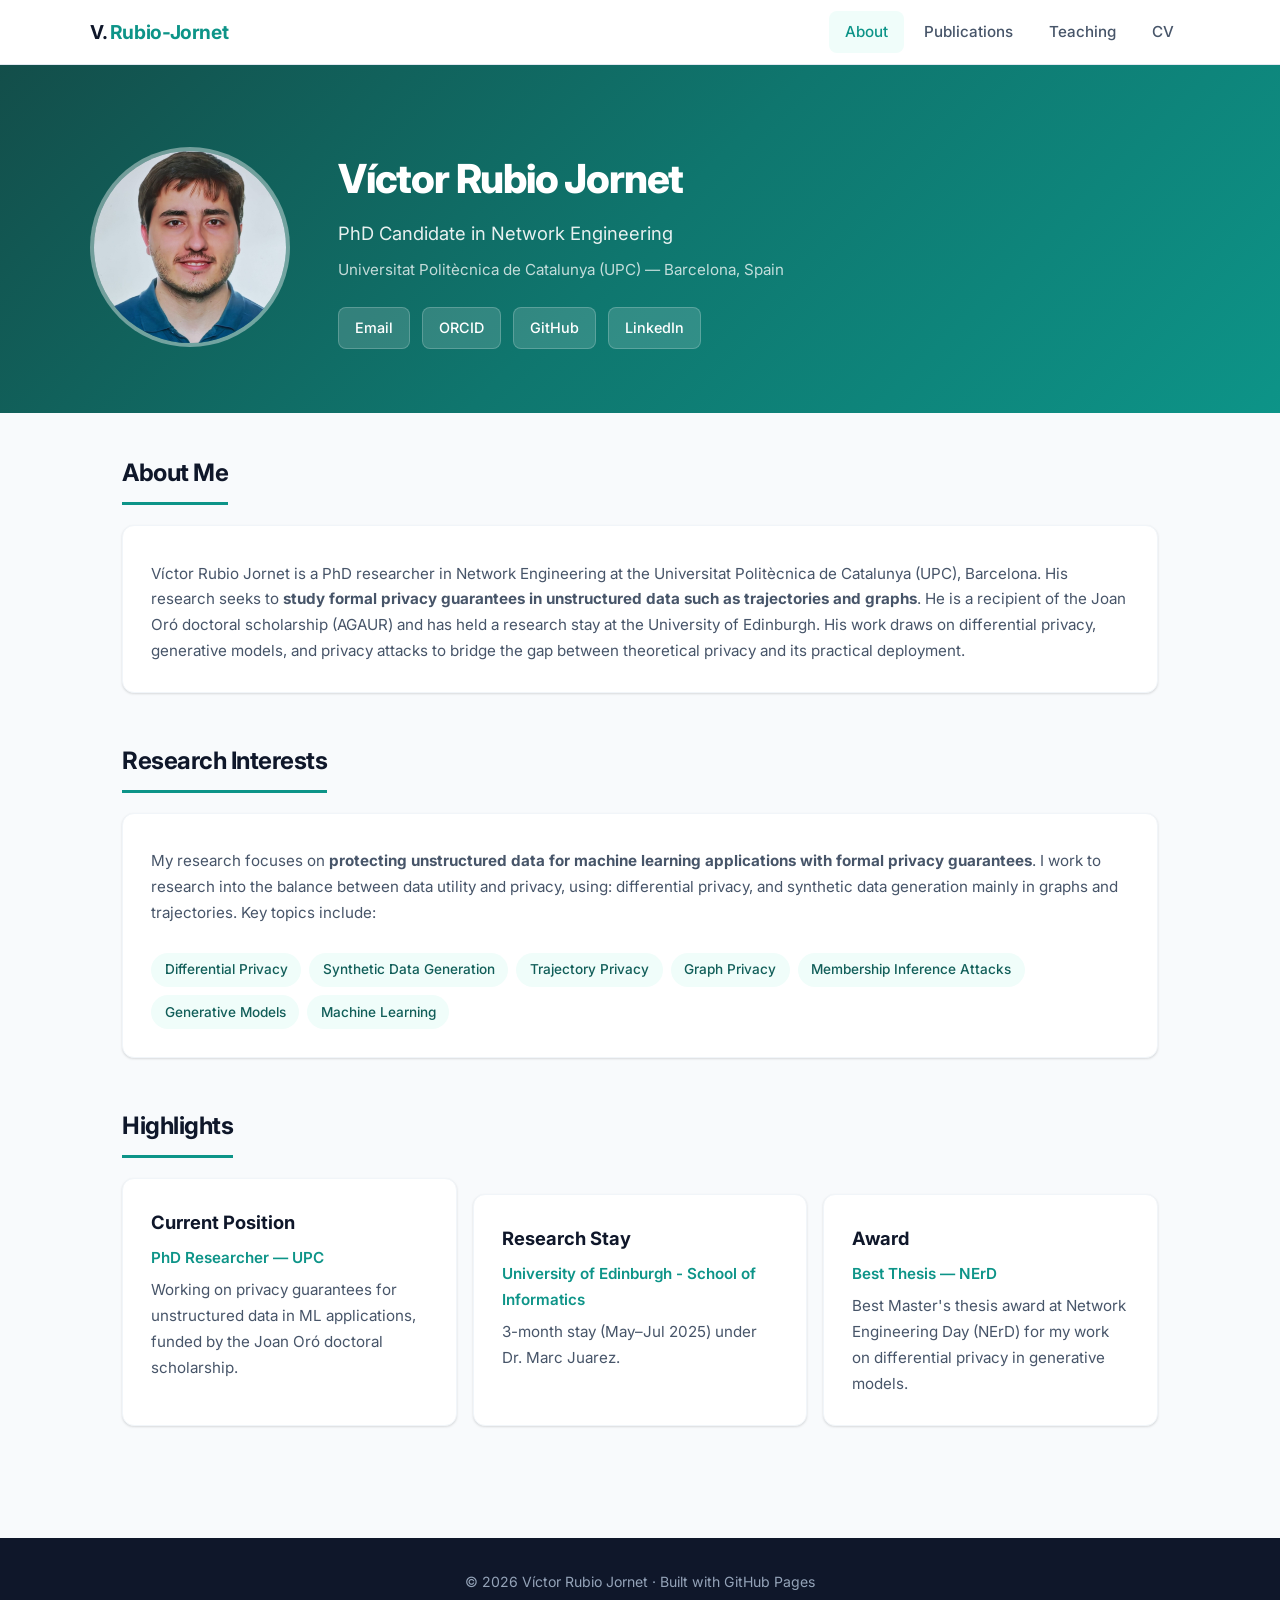
==== index.html @ 9bb1a93b "first commit" ====
<!DOCTYPE html>
<html lang="en">
<head>
  <meta charset="UTF-8">
  <meta name="viewport" content="width=device-width, initial-scale=1.0">
  <title>Víctor Rubio Jornet — PhD Researcher</title>
  <meta name="description" content="Academic profile of Víctor Rubio Jornet, PhD researcher in data privacy and machine learning at Universitat Politècnica de Catalunya (UPC).">
  <link rel="preconnect" href="https://fonts.googleapis.com">
  <link rel="preconnect" href="https://fonts.gstatic.com" crossorigin>
  <link href="https://fonts.googleapis.com/css2?family=Inter:wght@400;500;600;700;800&display=swap" rel="stylesheet">
  <link rel="stylesheet" href="style.css">
</head>
<body>

  <!-- Navbar -->
  <nav class="navbar">
    <div class="navbar-inner">
      <a href="index.html" class="navbar-brand">V. <span>Rubio-Jornet</span></a>
      <button class="hamburger" onclick="document.querySelector('.navbar-links').classList.toggle('open')" aria-label="Toggle menu">
        <span></span><span></span><span></span>
      </button>
      <ul class="navbar-links">
        <li><a href="index.html" class="active">About</a></li>
        <li><a href="publications.html">Publications</a></li>
        <li><a href="teaching.html">Teaching</a></li>
        <li><a href="cv.html">CV</a></li>
      </ul>
    </div>
  </nav>

  <!-- Hero -->
  <header class="hero">
    <div class="hero-inner">
      <div class="hero-photo">
        <!-- Replace the placeholder below with: <img src="photo.jpg" alt="Víctor Rubio Jornet"> -->
        <img src="photo.jpg" alt="Víctor Rubio Jornet">
      </div>
      <div class="hero-text">
        <h1>Víctor Rubio Jornet</h1>
        <p class="subtitle">PhD Candidate in Network Engineering</p>
        <p class="affiliation">Universitat Politècnica de Catalunya (UPC) — Barcelona, Spain</p>
        <div class="hero-links">
          <a href="mailto:victor.rubio.jornet@upc.edu">Email</a>
          <a href="https://orcid.org/0009-0003-5977-2419" target="_blank" rel="noopener">ORCID</a>
          <a href="https://github.com/VictorRubio98" target="_blank" rel="noopener">GitHub</a>
          <a href="https://www.linkedin.com/in/victor-rubio-jornet-6a1636180/" target="_blank" rel="noopener">LinkedIn</a>
        </div>
      </div>
    </div>
  </header>

  <!-- Main -->
  <main class="main">

    <!-- About / Bio -->
    <section class="section fade-in">
      <h2 class="section-title">About Me</h2>
      <div class="card">
        <p>Víctor Rubio Jornet is a PhD researcher in Network Engineering at the Universitat Politècnica de Catalunya (UPC), Barcelona. 
          His research seeks to <b>study formal privacy guarantees in unstructured data such as trajectories and graphs</b>. 
          He is a recipient of the Joan Oró doctoral scholarship (AGAUR) and has held a research stay at the University of Edinburgh. 
          His work draws on differential privacy, generative models, and privacy attacks to bridge the gap between theoretical privacy and its practical deployment.
        </p>
      </div>
    </section>

    <!-- Research Interests -->
    <section class="section fade-in">
      <h2 class="section-title">Research Interests</h2>
      <div class="card">
        <p>My research focuses on <strong>protecting unstructured data for machine learning applications with formal privacy guarantees</strong>. I work to research into the balance between data utility and privacy, using: differential privacy, and synthetic data generation mainly in graphs and trajectories. Key topics include:</p>
        <br>
        <div class="skill-tags">
          <span class="skill-tag">Differential Privacy</span>
          <span class="skill-tag">Synthetic Data Generation</span>
          <span class="skill-tag">Trajectory Privacy</span>
          <span class="skill-tag">Graph Privacy</span>
          <span class="skill-tag">Membership Inference Attacks</span>
          <span class="skill-tag">Generative Models</span>
          <span class="skill-tag">Machine Learning</span>
        </div>
      </div>
    </section>

    <!-- Quick Highlights -->
    <section class="section fade-in">
      <h2 class="section-title">Highlights</h2>
      <div class="skills-grid">
        <div class="card">
          <h3>Current Position</h3>
          <p class="institution">PhD Researcher — UPC</p>
          <p>Working on privacy guarantees for unstructured data in ML applications, funded by the Joan Oró doctoral scholarship.</p>
        </div>
        <div class="card">
          <h3>Research Stay</h3>
          <p class="institution">University of Edinburgh - School of Informatics</p>
          <p>3-month stay (May–Jul 2025) under Dr. Marc Juarez.</p>
        </div>
        <div class="card">
          <h3>Award</h3>
          <p class="institution">Best Thesis — NErD</p>
          <p>Best Master's thesis award at Network Engineering Day (NErD) for my work on differential privacy in generative models.</p>
        </div>
      </div>
    </section>

  </main>

  <!-- Footer -->
  <footer class="footer">
    <p>&copy; 2026 Víctor Rubio Jornet · Built with GitHub Pages</p>
  </footer>

  <script>
    // Fade-in animation on scroll
    const observer = new IntersectionObserver((entries) => {
      entries.forEach(entry => {
        if (entry.isIntersecting) {
          entry.target.classList.add('visible');
        }
      });
    }, { threshold: 0.1 });

    document.querySelectorAll('.fade-in').forEach(el => observer.observe(el));
  </script>

</body>
</html>
---- style.css ----
/* ===== Reset & Base ===== */
*,
*::before,
*::after {
  margin: 0;
  padding: 0;
  box-sizing: border-box;
}

:root {
  --teal-50: #f0fdfa;
  --teal-100: #ccfbf1;
  --teal-200: #99f6e4;
  --teal-400: #2dd4bf;
  --teal-500: #14b8a6;
  --teal-600: #0d9488;
  --teal-700: #0f766e;
  --teal-800: #115e59;
  --teal-900: #134e4a;

  --slate-50: #f8fafc;
  --slate-100: #f1f5f9;
  --slate-200: #e2e8f0;
  --slate-300: #cbd5e1;
  --slate-400: #94a3b8;
  --slate-500: #64748b;
  --slate-600: #475569;
  --slate-700: #334155;
  --slate-800: #1e293b;
  --slate-900: #0f172a;

  --bg: #ffffff;
  --bg-alt: var(--slate-50);
  --text: var(--slate-800);
  --text-muted: var(--slate-500);
  --accent: var(--teal-600);
  --accent-hover: var(--teal-700);
  --accent-light: var(--teal-50);
  --card-shadow: 0 1px 3px rgba(0, 0, 0, 0.08), 0 1px 2px rgba(0, 0, 0, 0.06);
  --card-shadow-hover: 0 10px 25px rgba(0, 0, 0, 0.1), 0 4px 10px rgba(0, 0, 0, 0.06);
  --transition: 0.3s ease;
  --radius: 12px;
  --max-width: 1100px;
}

html {
  scroll-behavior: smooth;
}

body {
  font-family: 'Inter', 'Segoe UI', system-ui, -apple-system, sans-serif;
  color: var(--text);
  background: var(--bg-alt);
  line-height: 1.7;
  font-size: 16px;
}

a {
  color: var(--accent);
  text-decoration: none;
  transition: color var(--transition);
}

a:hover {
  color: var(--accent-hover);
}

img {
  max-width: 100%;
  display: block;
}

/* ===== Navbar ===== */
.navbar {
  position: sticky;
  top: 0;
  z-index: 100;
  background: rgba(255, 255, 255, 0.92);
  backdrop-filter: blur(12px);
  -webkit-backdrop-filter: blur(12px);
  border-bottom: 1px solid var(--slate-200);
  padding: 0 2rem;
}

.navbar-inner {
  max-width: var(--max-width);
  margin: 0 auto;
  display: flex;
  align-items: center;
  justify-content: space-between;
  height: 64px;
}

.navbar-brand {
  font-weight: 700;
  font-size: 1.2rem;
  color: var(--slate-900);
  letter-spacing: -0.02em;
}

.navbar-brand span {
  color: var(--accent);
}

.navbar-links {
  display: flex;
  gap: 0.25rem;
  list-style: none;
}

.navbar-links a {
  display: block;
  padding: 0.5rem 1rem;
  color: var(--slate-600);
  font-weight: 500;
  font-size: 0.95rem;
  border-radius: 8px;
  transition: background var(--transition), color var(--transition);
}

.navbar-links a:hover,
.navbar-links a.active {
  color: var(--accent);
  background: var(--accent-light);
}

.hamburger {
  display: none;
  background: none;
  border: none;
  cursor: pointer;
  padding: 0.5rem;
}

.hamburger span {
  display: block;
  width: 24px;
  height: 2px;
  background: var(--slate-700);
  margin: 5px 0;
  border-radius: 2px;
  transition: var(--transition);
}

/* ===== Hero Section (Home page) ===== */
.hero {
  background: linear-gradient(135deg, var(--teal-900) 0%, var(--teal-700) 50%, var(--teal-600) 100%);
  color: #fff;
  padding: 5rem 2rem 4rem;
}

.hero-inner {
  max-width: var(--max-width);
  margin: 0 auto;
  display: flex;
  align-items: center;
  gap: 3rem;
}

.hero-photo {
  flex-shrink: 0;
  width: 200px;
  height: 200px;
  border-radius: 50%;
  background: rgba(255, 255, 255, 0.15);
  border: 4px solid rgba(255, 255, 255, 0.3);
  display: flex;
  align-items: center;
  justify-content: center;
  overflow: hidden;
}

.hero-photo img {
  width: 100%;
  height: 100%;
  object-fit: cover;
}

.hero-photo .placeholder-text {
  font-size: 0.85rem;
  opacity: 0.7;
  text-align: center;
  padding: 1rem;
}

.hero-text h1 {
  font-size: 2.5rem;
  font-weight: 800;
  letter-spacing: -0.03em;
  margin-bottom: 0.3rem;
}

.hero-text .subtitle {
  font-size: 1.15rem;
  opacity: 0.9;
  margin-bottom: 0.5rem;
  font-weight: 400;
}

.hero-text .affiliation {
  font-size: 0.95rem;
  opacity: 0.75;
  margin-bottom: 1.5rem;
}

.hero-links {
  display: flex;
  gap: 0.75rem;
  flex-wrap: wrap;
}

.hero-links a {
  display: inline-flex;
  align-items: center;
  gap: 0.4rem;
  padding: 0.5rem 1rem;
  background: rgba(255, 255, 255, 0.15);
  color: #fff;
  border-radius: 8px;
  font-size: 0.9rem;
  font-weight: 500;
  transition: background var(--transition);
  border: 1px solid rgba(255, 255, 255, 0.2);
}

.hero-links a:hover {
  background: rgba(255, 255, 255, 0.25);
  color: #fff;
}

/* ===== Page Header (non-home pages) ===== */
.page-header {
  background: linear-gradient(135deg, var(--teal-900) 0%, var(--teal-700) 100%);
  color: #fff;
  padding: 3rem 2rem 2.5rem;
}

.page-header-inner {
  max-width: var(--max-width);
  margin: 0 auto;
}

.page-header h1 {
  font-size: 2.2rem;
  font-weight: 800;
  letter-spacing: -0.03em;
}

.page-header p {
  opacity: 0.8;
  margin-top: 0.5rem;
  font-size: 1.05rem;
}

/* ===== Main Content ===== */
.main {
  max-width: var(--max-width);
  margin: 0 auto;
  padding: 2.5rem 2rem 4rem;
}

/* ===== Section ===== */
.section {
  margin-bottom: 3rem;
}

.section-title {
  font-size: 1.5rem;
  font-weight: 700;
  color: var(--slate-900);
  margin-bottom: 1.25rem;
  padding-bottom: 0.5rem;
  border-bottom: 3px solid var(--accent);
  display: inline-block;
  letter-spacing: -0.02em;
}

/* ===== Cards ===== */
.card {
  background: var(--bg);
  border-radius: var(--radius);
  padding: 1.75rem;
  box-shadow: var(--card-shadow);
  transition: box-shadow var(--transition), transform var(--transition);
  border: 1px solid var(--slate-100);
}

.card:hover {
  box-shadow: var(--card-shadow-hover);
  transform: translateY(-2px);
}

.card + .card {
  margin-top: 1rem;
}

.card-header {
  display: flex;
  justify-content: space-between;
  align-items: flex-start;
  gap: 1rem;
  margin-bottom: 0.5rem;
}

.card h3 {
  font-size: 1.15rem;
  font-weight: 700;
  color: var(--slate-900);
}

.card .date {
  font-size: 0.85rem;
  color: var(--text-muted);
  white-space: nowrap;
  font-weight: 500;
  background: var(--slate-100);
  padding: 0.2rem 0.7rem;
  border-radius: 20px;
}

.card .institution {
  color: var(--accent);
  font-weight: 600;
  font-size: 0.95rem;
}

.card p {
  color: var(--slate-600);
  margin-top: 0.4rem;
  font-size: 0.95rem;
}

/* ===== Publication Card ===== */
.pub-card {
  border-left: 4px solid var(--accent);
}

.pub-card .pub-title {
  font-weight: 700;
  color: var(--slate-900);
  font-size: 1.05rem;
}

.pub-card .pub-authors {
  color: var(--slate-600);
  font-size: 0.9rem;
  margin-top: 0.25rem;
}

.pub-card .pub-venue {
  color: var(--text-muted);
  font-size: 0.88rem;
  font-style: italic;
  margin-top: 0.2rem;
}

.pub-badge {
  display: inline-block;
  font-size: 0.75rem;
  font-weight: 600;
  padding: 0.2rem 0.6rem;
  border-radius: 20px;
  margin-top: 0.5rem;
}

.pub-badge.published {
  background: var(--teal-100);
  color: var(--teal-800);
}

.pub-badge.review {
  background: #fef3c7;
  color: #92400e;
}

/* ===== Skills Grid ===== */
.skills-grid {
  display: grid;
  grid-template-columns: repeat(auto-fill, minmax(280px, 1fr));
  gap: 1rem;
}

.skill-category h4 {
  font-weight: 700;
  color: var(--slate-900);
  margin-bottom: 0.75rem;
  font-size: 1rem;
}

.skill-tags {
  display: flex;
  flex-wrap: wrap;
  gap: 0.5rem;
}

.skill-tag {
  display: inline-block;
  padding: 0.35rem 0.85rem;
  background: var(--accent-light);
  color: var(--teal-800);
  border-radius: 20px;
  font-size: 0.85rem;
  font-weight: 500;
  transition: background var(--transition), transform var(--transition);
}

.skill-tag:hover {
  background: var(--teal-100);
  transform: translateY(-1px);
}

/* ===== Languages ===== */
.lang-grid {
  display: grid;
  grid-template-columns: repeat(auto-fill, minmax(200px, 1fr));
  gap: 1rem;
}

.lang-item {
  background: var(--bg);
  border-radius: var(--radius);
  padding: 1.25rem;
  text-align: center;
  box-shadow: var(--card-shadow);
  border: 1px solid var(--slate-100);
}

.lang-item .lang-name {
  font-weight: 700;
  font-size: 1.1rem;
  color: var(--slate-900);
}

.lang-item .lang-level {
  color: var(--accent);
  font-weight: 600;
  font-size: 0.9rem;
  margin-top: 0.25rem;
}

/* ===== References ===== */
.ref-grid {
  display: grid;
  grid-template-columns: repeat(auto-fill, minmax(250px, 1fr));
  gap: 1rem;
}

.ref-item {
  background: var(--bg);
  border-radius: var(--radius);
  padding: 1.25rem;
  box-shadow: var(--card-shadow);
  border: 1px solid var(--slate-100);
  font-weight: 600;
  color: var(--slate-800);
}

.ref-item .ref-role {
  font-weight: 400;
  font-size: 0.88rem;
  color: var(--text-muted);
  margin-top: 0.2rem;
}

/* ===== Bio Section ===== */
.bio-placeholder {
  background: var(--bg);
  border-radius: var(--radius);
  padding: 2rem;
  border: 2px dashed var(--slate-300);
  color: var(--text-muted);
  text-align: center;
  font-style: italic;
}

/* ===== Footer ===== */
.footer {
  background: var(--slate-900);
  color: var(--slate-400);
  text-align: center;
  padding: 2rem;
  font-size: 0.88rem;
}

.footer a {
  color: var(--teal-400);
}

.footer a:hover {
  color: var(--teal-200);
}

/* ===== Fade-in Animation ===== */
.fade-in {
  opacity: 0;
  transform: translateY(20px);
  transition: opacity 0.6s ease, transform 0.6s ease;
}

.fade-in.visible {
  opacity: 1;
  transform: translateY(0);
}

/* ===== Responsive ===== */
@media (max-width: 768px) {
  .hero-inner {
    flex-direction: column;
    text-align: center;
  }

  .hero-text h1 {
    font-size: 2rem;
  }

  .hero-links {
    justify-content: center;
  }

  .hamburger {
    display: block;
  }

  .navbar-links {
    display: none;
    position: absolute;
    top: 64px;
    left: 0;
    right: 0;
    background: rgba(255, 255, 255, 0.98);
    backdrop-filter: blur(12px);
    flex-direction: column;
    padding: 1rem;
    border-bottom: 1px solid var(--slate-200);
    box-shadow: 0 4px 12px rgba(0, 0, 0, 0.1);
  }

  .navbar-links.open {
    display: flex;
  }

  .card-header {
    flex-direction: column;
    gap: 0.3rem;
  }

  .page-header h1 {
    font-size: 1.75rem;
  }

  .skills-grid {
    grid-template-columns: 1fr;
  }
}

@media (max-width: 480px) {
  .hero-photo {
    width: 150px;
    height: 150px;
  }

  .hero-text h1 {
    font-size: 1.6rem;
  }

  .main {
    padding: 1.5rem 1rem 3rem;
  }
}
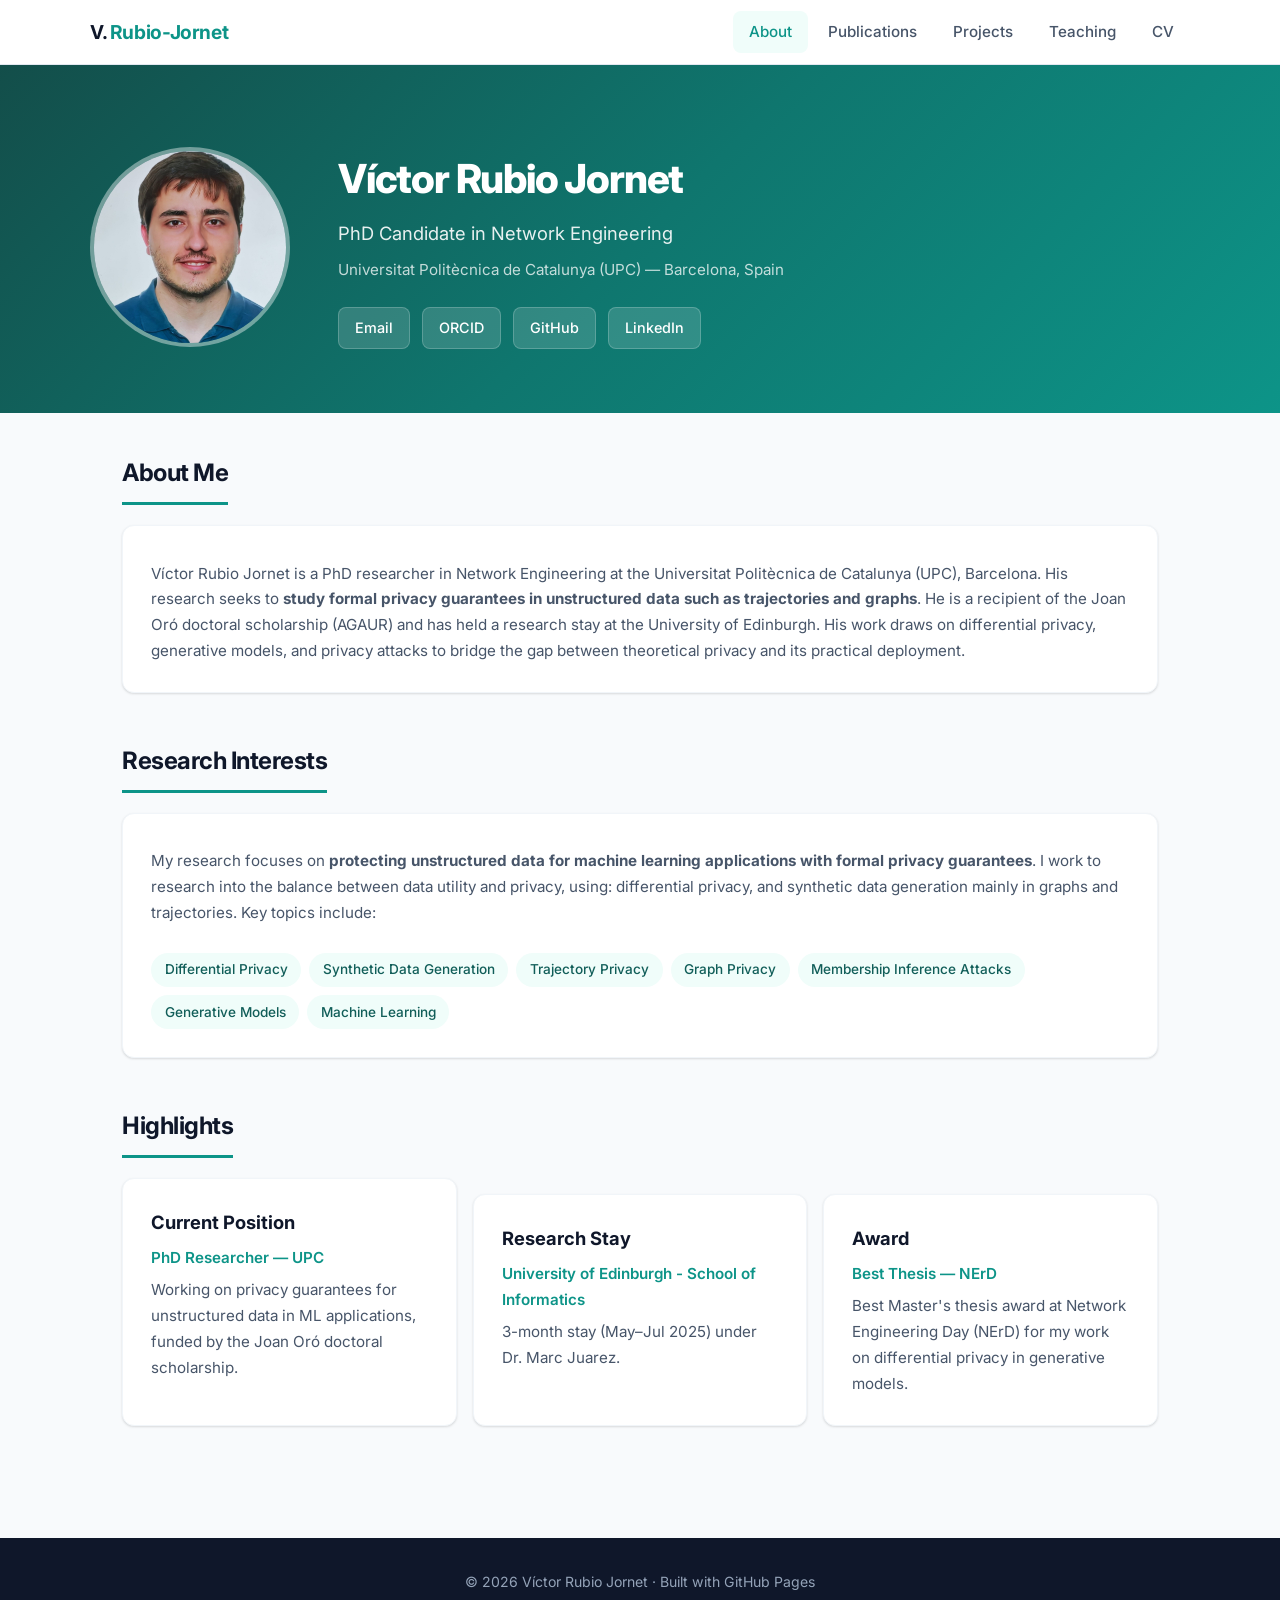
==== commit c1ce1e8b: "Added Projects page Added new page with the projects I have been involved with" ====
--- a/index.html
+++ b/index.html
@@ -22,6 +22,7 @@
       <ul class="navbar-links">
         <li><a href="index.html" class="active">About</a></li>
         <li><a href="publications.html">Publications</a></li>
+        <li><a href="projects.html">Projects</a></li>
         <li><a href="teaching.html">Teaching</a></li>
         <li><a href="cv.html">CV</a></li>
       </ul>
@@ -32,7 +33,6 @@
   <header class="hero">
     <div class="hero-inner">
       <div class="hero-photo">
-        <!-- Replace the placeholder below with: <img src="photo.jpg" alt="Víctor Rubio Jornet"> -->
         <img src="photo.jpg" alt="Víctor Rubio Jornet">
       </div>
       <div class="hero-text">
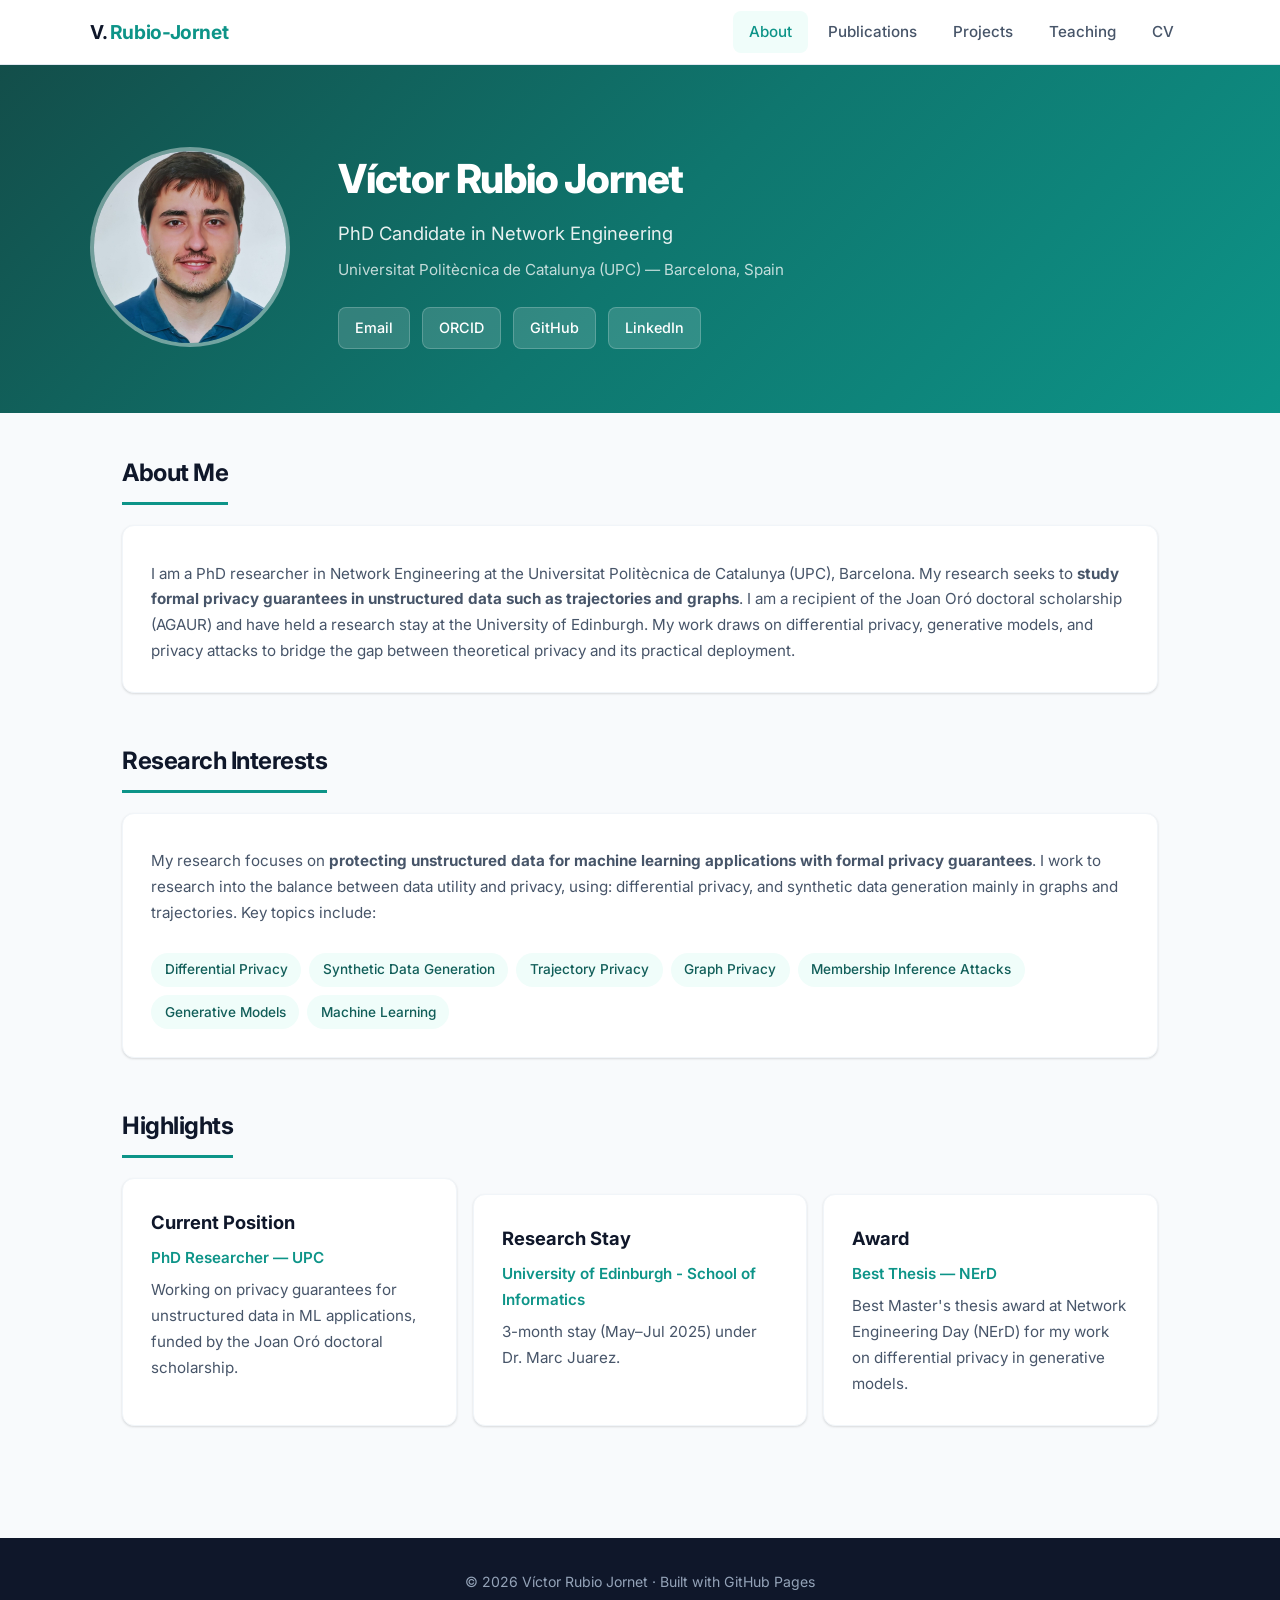
==== commit ebe3bc4b: "Changed description" ====
--- a/index.html
+++ b/index.html
@@ -56,10 +56,10 @@
     <section class="section fade-in">
       <h2 class="section-title">About Me</h2>
       <div class="card">
-        <p>Víctor Rubio Jornet is a PhD researcher in Network Engineering at the Universitat Politècnica de Catalunya (UPC), Barcelona. 
-          His research seeks to <b>study formal privacy guarantees in unstructured data such as trajectories and graphs</b>. 
-          He is a recipient of the Joan Oró doctoral scholarship (AGAUR) and has held a research stay at the University of Edinburgh. 
-          His work draws on differential privacy, generative models, and privacy attacks to bridge the gap between theoretical privacy and its practical deployment.
+        <p>I am a PhD researcher in Network Engineering at the Universitat Politècnica de Catalunya (UPC), Barcelona. 
+          My research seeks to <b>study formal privacy guarantees in unstructured data such as trajectories and graphs</b>. 
+          I am a recipient of the Joan Oró doctoral scholarship (AGAUR) and have held a research stay at the University of Edinburgh. 
+          My work draws on differential privacy, generative models, and privacy attacks to bridge the gap between theoretical privacy and its practical deployment.
         </p>
       </div>
     </section>
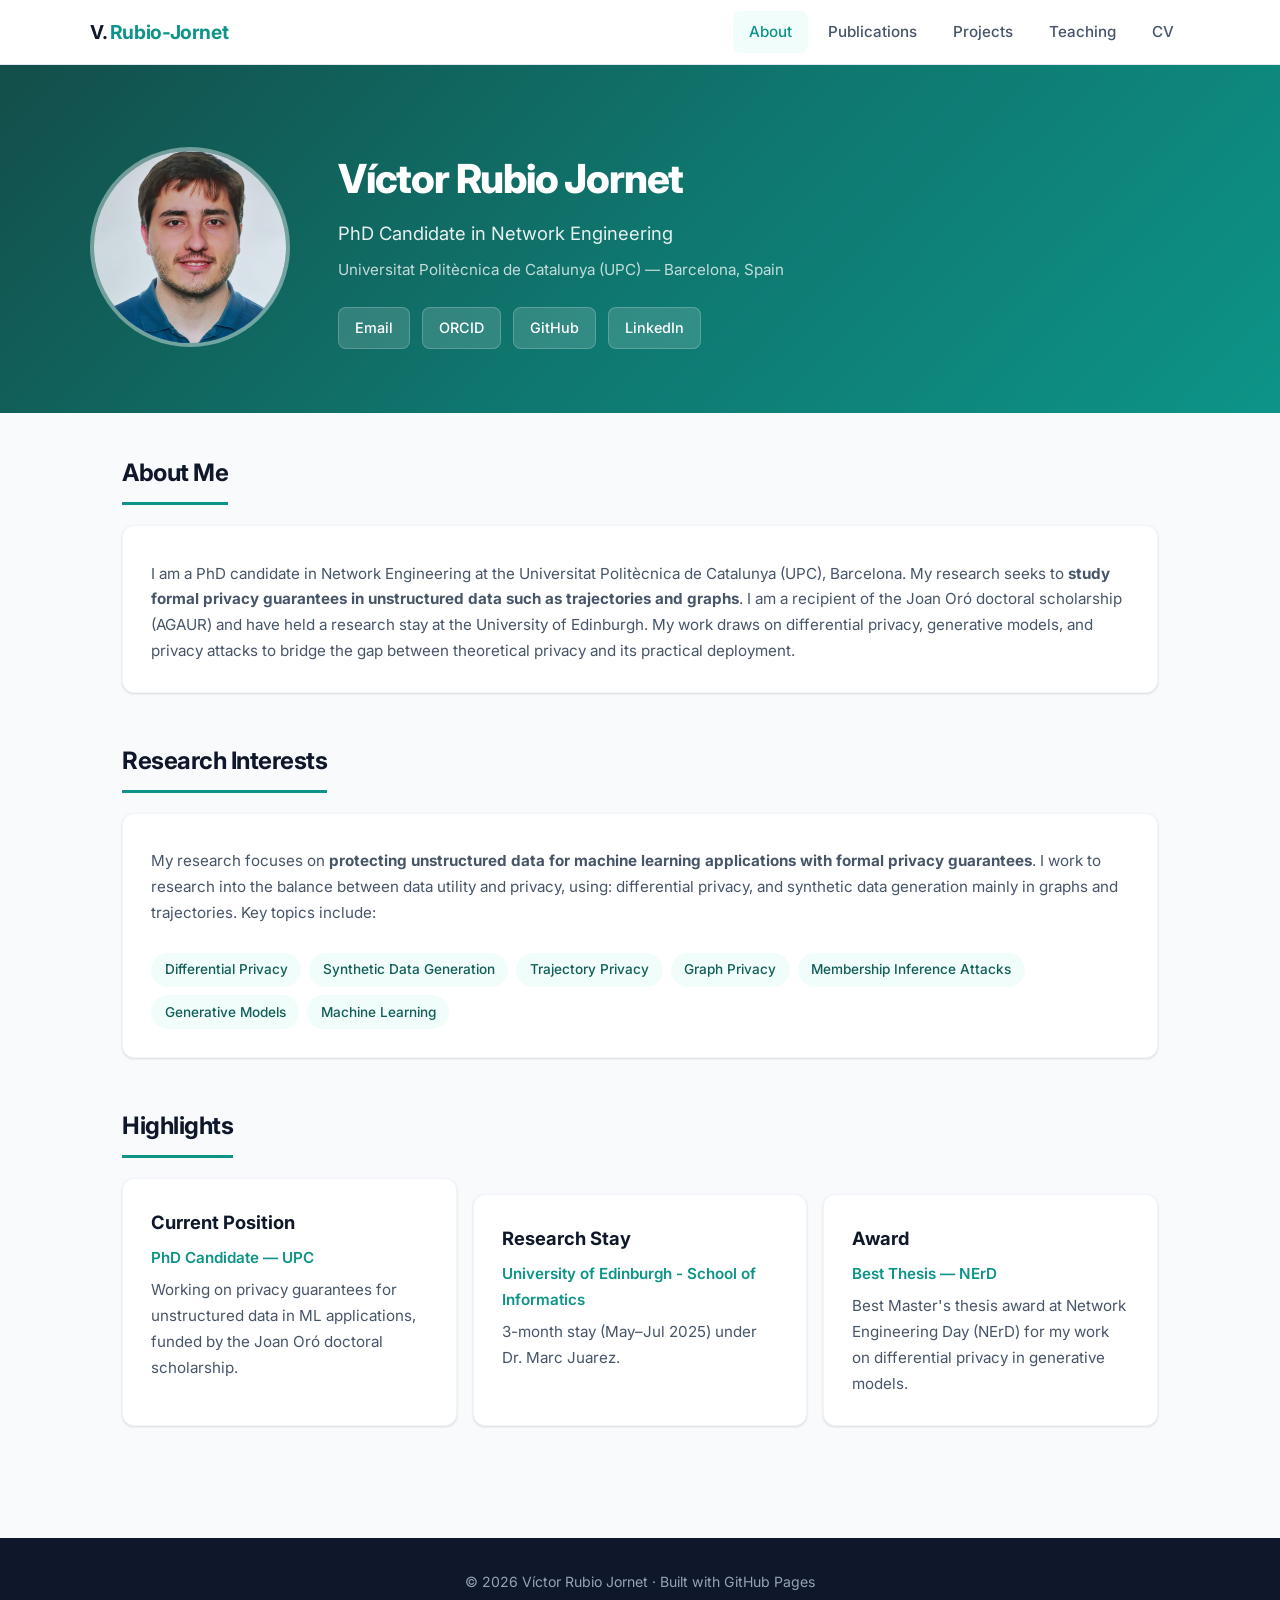
==== commit ecd797e7: "Changed researcher to candidate I didn't know it was a different role xD" ====
--- a/index.html
+++ b/index.html
@@ -3,12 +3,13 @@
 <head>
   <meta charset="UTF-8">
   <meta name="viewport" content="width=device-width, initial-scale=1.0">
-  <title>Víctor Rubio Jornet — PhD Researcher</title>
-  <meta name="description" content="Academic profile of Víctor Rubio Jornet, PhD researcher in data privacy and machine learning at Universitat Politècnica de Catalunya (UPC).">
+  <title>Víctor Rubio Jornet — PhD Candidate</title>
+  <meta name="description" content="Academic profile of Víctor Rubio Jornet, PhD Candidate in data privacy and machine learning at Universitat Politècnica de Catalunya (UPC).">
   <link rel="preconnect" href="https://fonts.googleapis.com">
   <link rel="preconnect" href="https://fonts.gstatic.com" crossorigin>
   <link href="https://fonts.googleapis.com/css2?family=Inter:wght@400;500;600;700;800&display=swap" rel="stylesheet">
   <link rel="stylesheet" href="style.css">
+  <link rel="icon" href="favicon.svg" type="image/svg+xml">
 </head>
 <body>
 
@@ -56,7 +57,7 @@
     <section class="section fade-in">
       <h2 class="section-title">About Me</h2>
       <div class="card">
-        <p>I am a PhD researcher in Network Engineering at the Universitat Politècnica de Catalunya (UPC), Barcelona. 
+        <p>I am a PhD candidate in Network Engineering at the Universitat Politècnica de Catalunya (UPC), Barcelona. 
           My research seeks to <b>study formal privacy guarantees in unstructured data such as trajectories and graphs</b>. 
           I am a recipient of the Joan Oró doctoral scholarship (AGAUR) and have held a research stay at the University of Edinburgh. 
           My work draws on differential privacy, generative models, and privacy attacks to bridge the gap between theoretical privacy and its practical deployment.
@@ -88,7 +89,7 @@
       <div class="skills-grid">
         <div class="card">
           <h3>Current Position</h3>
-          <p class="institution">PhD Researcher — UPC</p>
+          <p class="institution">PhD Candidate — UPC</p>
           <p>Working on privacy guarantees for unstructured data in ML applications, funded by the Joan Oró doctoral scholarship.</p>
         </div>
         <div class="card">
--- a/style.css
+++ b/style.css
@@ -373,6 +373,34 @@
   color: #92400e;
 }
 
+.pub-footer {
+  display: flex;
+  align-items: center;
+  justify-content: space-between;
+  margin-top: 0.5rem;
+}
+
+.pub-footer .pub-badge {
+  margin-top: 0;
+}
+
+.pub-links {
+  display: flex;
+  gap: 0.75rem;
+}
+
+.pub-links a {
+  color: var(--teal-600, #0d9488);
+  display: inline-flex;
+  align-items: center;
+  transition: opacity 0.2s;
+  opacity: 0.75;
+}
+
+.pub-links a:hover {
+  opacity: 1;
+}
+
 /* ===== Skills Grid ===== */
 .skills-grid {
   display: grid;
